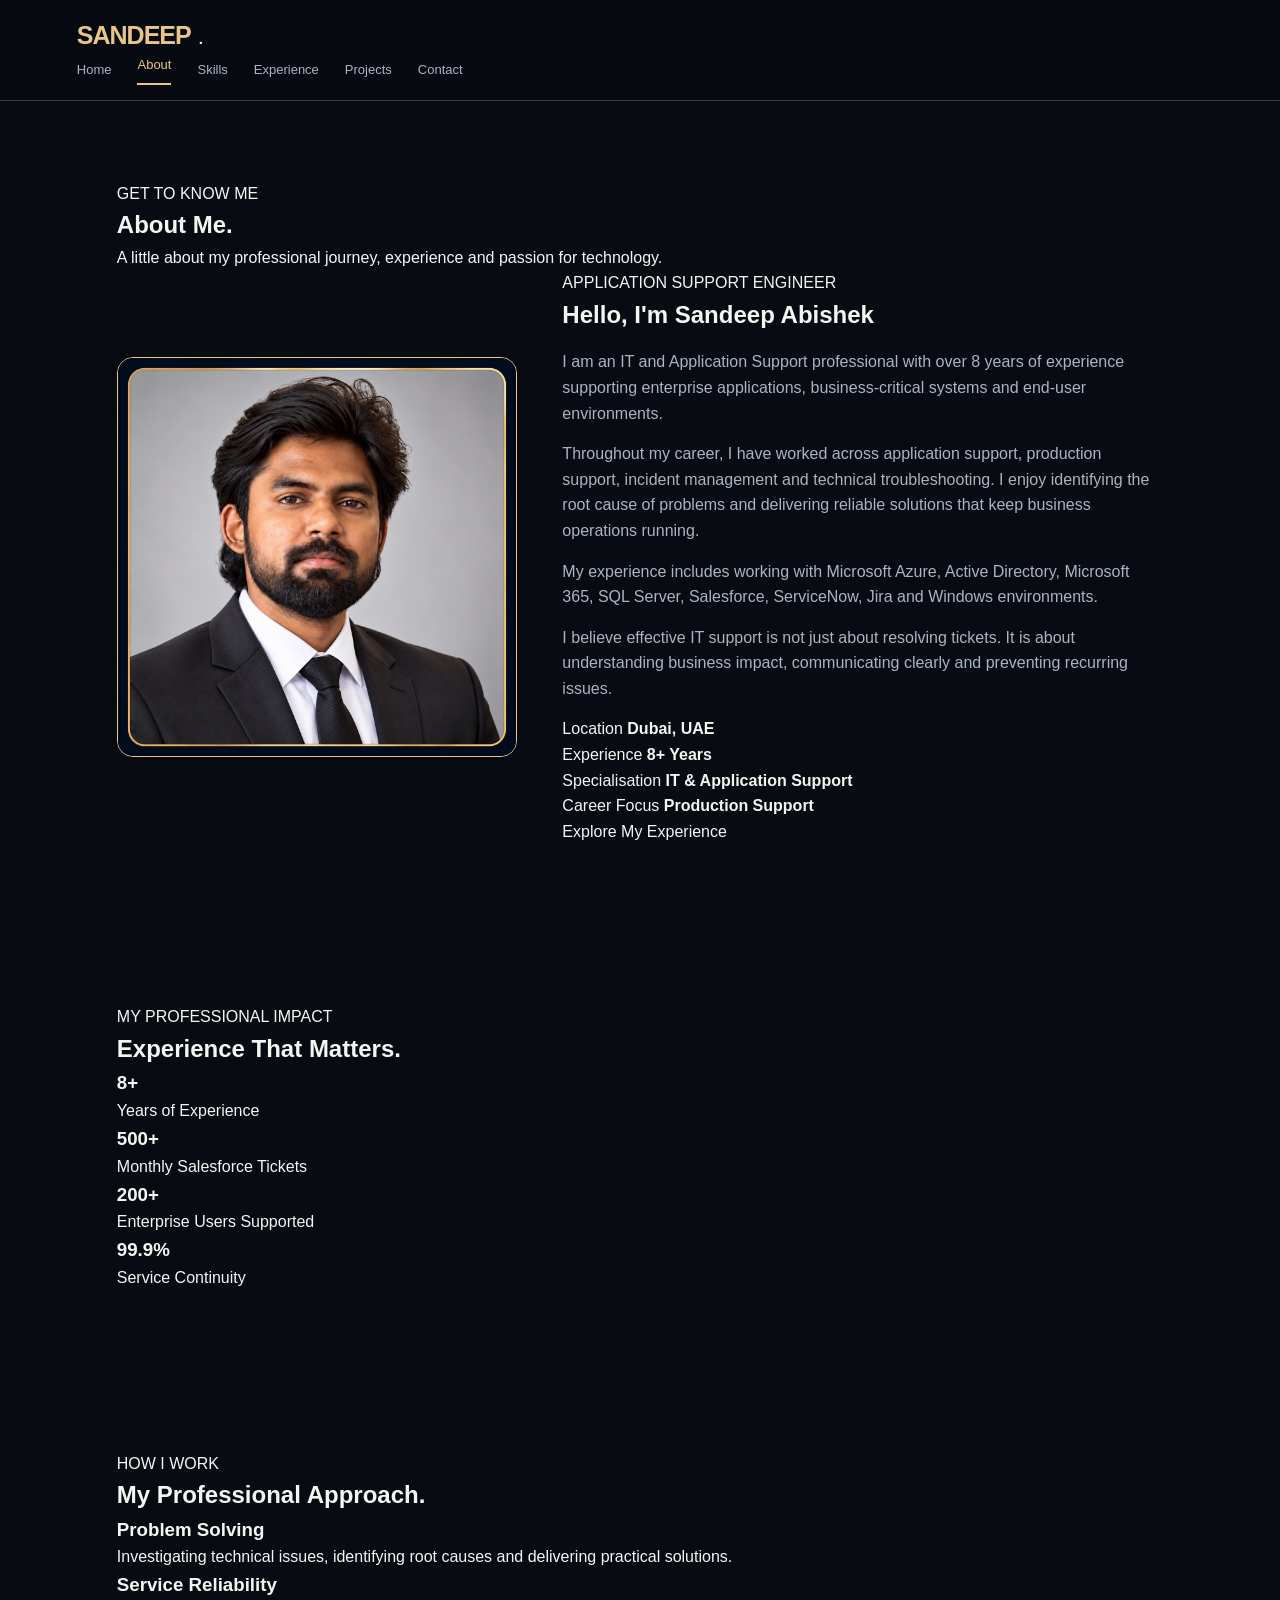
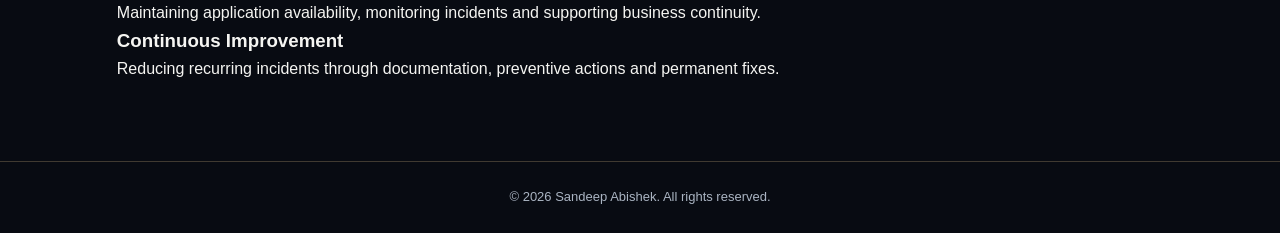
==== about.html @ bd5de7e0 "Create about.html" ====
<!DOCTYPE html>
<html lang="en">
<head>
    <meta charset="UTF-8">
    <meta name="viewport" content="width=device-width, initial-scale=1.0">

    <meta name="description" content="Learn more about Sandeep Abishek, an Application Support and IT Support Engineer based in Dubai, UAE.">

    <title>About Me | Sandeep Abishek</title>

    <link rel="stylesheet" href="css/style.css">
</head>

<body>

    <!-- HEADER -->
    <header class="header">
        <div class="container nav-container">

            <a href="index.html" class="logo">
                SANDEEP<span>.</span>
            </a>

            <button class="menu-toggle"
                    id="menuToggle"
                    aria-label="Toggle navigation"
                    aria-expanded="false">
                ☰
            </button>

            <nav class="navigation" id="navigation">
                <a href="index.html">Home</a>
                <a href="about.html" class="active">About</a>
                <a href="skills.html">Skills</a>
                <a href="experience.html">Experience</a>
                <a href="projects.html">Projects</a>
                <a href="contact.html">Contact</a>
            </nav>

        </div>
    </header>


    <!-- ABOUT HERO -->
    <main>

        <section class="page-section about">
            <div class="container">

                <div class="section-heading">
                    <span class="section-tag">GET TO KNOW ME</span>
                    <h1>About <span>Me.</span></h1>
                    <p>
                        A little about my professional journey,
                        experience and passion for technology.
                    </p>
                </div>


                <!-- ABOUT CONTENT -->
                <div class="about-grid">

                    <div class="about-image">
                        <img
                            src="assets/images/profile-portrait.jpg"
                            alt="Portrait of Sandeep Abishek"
                            loading="lazy">
                    </div>


                    <div class="about-content">

                        <span class="section-tag">
                            APPLICATION SUPPORT ENGINEER
                        </span>

                        <h2>
                            Hello, I'm Sandeep Abishek
                        </h2>

                        <p>
                            I am an IT and Application Support
                            professional with over 8 years of
                            experience supporting enterprise
                            applications, business-critical systems
                            and end-user environments.
                        </p>

                        <p>
                            Throughout my career, I have worked
                            across application support, production
                            support, incident management and
                            technical troubleshooting. I enjoy
                            identifying the root cause of problems
                            and delivering reliable solutions that
                            keep business operations running.
                        </p>

                        <p>
                            My experience includes working with
                            Microsoft Azure, Active Directory,
                            Microsoft 365, SQL Server, Salesforce,
                            ServiceNow, Jira and Windows
                            environments.
                        </p>

                        <p>
                            I believe effective IT support is not
                            just about resolving tickets. It is
                            about understanding business impact,
                            communicating clearly and preventing
                            recurring issues.
                        </p>

                        <div class="about-details">

                            <div>
                                <span>Location</span>
                                <strong>Dubai, UAE</strong>
                            </div>

                            <div>
                                <span>Experience</span>
                                <strong>8+ Years</strong>
                            </div>

                            <div>
                                <span>Specialisation</span>
                                <strong>IT & Application Support</strong>
                            </div>

                            <div>
                                <span>Career Focus</span>
                                <strong>Production Support</strong>
                            </div>

                        </div>

                        <a href="experience.html" class="btn btn-primary">
                            Explore My Experience
                        </a>

                    </div>

                </div>

            </div>
        </section>


        <!-- PROFESSIONAL HIGHLIGHTS -->
        <section class="page-section">
            <div class="container">

                <div class="section-heading">
                    <span class="section-tag">MY PROFESSIONAL IMPACT</span>
                    <h2>Experience That <span>Matters.</span></h2>
                </div>

                <div class="stats-grid">

                    <div class="stat-card">
                        <h3>8+</h3>
                        <p>Years of Experience</p>
                    </div>

                    <div class="stat-card">
                        <h3>500+</h3>
                        <p>Monthly Salesforce Tickets</p>
                    </div>

                    <div class="stat-card">
                        <h3>200+</h3>
                        <p>Enterprise Users Supported</p>
                    </div>

                    <div class="stat-card">
                        <h3>99.9%</h3>
                        <p>Service Continuity</p>
                    </div>

                </div>

            </div>
        </section>


        <!-- PROFESSIONAL APPROACH -->
        <section class="page-section">
            <div class="container">

                <div class="section-heading">
                    <span class="section-tag">HOW I WORK</span>
                    <h2>My Professional <span>Approach.</span></h2>
                </div>

                <div class="cards-grid">

                    <div class="info-card">
                        <h3>Problem Solving</h3>
                        <p>
                            Investigating technical issues,
                            identifying root causes and delivering
                            practical solutions.
                        </p>
                    </div>

                    <div class="info-card">
                        <h3>Service Reliability</h3>
                        <p>
                            Maintaining application availability,
                            monitoring incidents and supporting
                            business continuity.
                        </p>
                    </div>

                    <div class="info-card">
                        <h3>Continuous Improvement</h3>
                        <p>
                            Reducing recurring incidents through
                            documentation, preventive actions
                            and permanent fixes.
                        </p>
                    </div>

                </div>

            </div>
        </section>

    </main>


    <!-- FOOTER -->
    <footer class="footer">
        <div class="container">
            <p>
                © <span id="currentYear"></span>
                Sandeep Abishek. All rights reserved.
            </p>
        </div>
    </footer>


    <script src="js/script.js"></script>

</body>
</html>
---- css/style.css ----
/* =========================================
   SANDEEP ABISHEK - PREMIUM PORTFOLIO
   Theme: Obsidian / Midnight / Champagne
   ========================================= */

/* 1. GLOBAL SETTINGS */

:root {
  --bg: #080b12;
  --bg-light: #101722;
  --card: #111c2a;
  --gold: #e8c58a;
  --blue: #38aaff;
  --white: #f5f5f2;
  --muted: #aab4c2;
  --border: rgba(232, 197, 138, 0.25);
  --font: Arial, Helvetica, sans-serif;
}

* {
  margin: 0;
  padding: 0;
  box-sizing: border-box;
}

html {
  scroll-behavior: smooth;
}

body {
  background: var(--bg);
  color: var(--white);
  font-family: var(--font);
  line-height: 1.6;
  overflow-x: hidden;
  -webkit-font-smoothing: antialiased;
}

a {
  color: inherit;
  text-decoration: none;
}

button {
  font: inherit;
}

img {
  display: block;
  max-width: 100%;
}

/* 2. HEADER AND NAVIGATION */

.header {
  width: 100%;
  min-height: 76px;
  padding: 15px 6%;
  display: flex;
  align-items: center;
  justify-content: space-between;
  gap: 20px;
  background: rgba(8, 11, 18, 0.94);
  border-bottom: 1px solid var(--border);
  position: sticky;
  top: 0;
  z-index: 1000;
  backdrop-filter: blur(18px);
  -webkit-backdrop-filter: blur(18px);
}

.logo {
  font-size: 25px;
  font-weight: 800;
  color: var(--gold);
  white-space: nowrap;
  letter-spacing: -1px;
}

.logo span {
  color: var(--white);
  font-size: 15px;
  letter-spacing: 0;
  margin-left: 8px;
}

.navigation {
  display: flex;
  align-items: center;
  gap: 26px;
}

.navigation a {
  font-size: 13px;
  color: var(--muted);
  transition: 0.3s ease;
}

.navigation a:hover,
.navigation a.active {
  color: var(--gold);
}

.navigation a.active {
  border-bottom: 2px solid var(--gold);
  padding-bottom: 7px;
}

.navigation .resume-btn {
  border: 1px solid var(--gold);
  padding: 9px 16px;
  border-radius: 30px;
  color: var(--gold);
}

.navigation .resume-btn:hover {
  background: var(--gold);
  color: var(--bg);
}

.menu-toggle {
  display: none;
  background: transparent;
  color: var(--white);
  border: 1px solid var(--border);
  border-radius: 8px;
  padding: 8px 12px;
  font-size: 22px;
  cursor: pointer;
}

/* 3. HOME HERO SECTION */

.hero {
  min-height: 620px;
  padding: 75px 7%;
  display: grid;
  grid-template-columns: 1.2fr 0.8fr;
  align-items: center;
  gap: 45px;
  position: relative;
  overflow: hidden;
  background:
    radial-gradient(
      ellipse at 80% 50%,
      rgba(15, 91, 150, 0.22),
      transparent 55%
    ),
    linear-gradient(120deg, #080b12, #101a29);
}

.hero-content {
  position: relative;
  z-index: 2;
}

.eyebrow {
  color: var(--gold);
  font-size: 12px;
  letter-spacing: 3px;
  font-weight: 700;
  margin-bottom: 22px;
}

.hero h1 {
  max-width: 720px;
  font-size: clamp(38px, 5vw, 64px);
  line-height: 1.12;
  font-weight: 800;
  letter-spacing: -2px;
  margin-bottom: 20px;
}

.hero h1 span {
  color: var(--gold);
}

.hero h2 {
  font-size: 20px;
  margin-bottom: 12px;
}

.hero-description {
  max-width: 560px;
  color: var(--muted);
  font-size: 16px;
  margin-bottom: 20px;
}

.location {
  color: var(--muted);
  font-size: 14px;
  margin-bottom: 8px;
}

.availability {
  color: #59d99b;
  font-size: 14px;
  margin-bottom: 25px;
}

.hero-actions {
  display: flex;
  flex-wrap: wrap;
  gap: 14px;
  margin-top: 25px;
}

.primary-btn,
.secondary-btn {
  display: inline-flex;
  align-items: center;
  justify-content: center;
  padding: 13px 23px;
  border-radius: 30px;
  font-size: 14px;
  font-weight: 700;
  transition: 0.3s ease;
}

.primary-btn {
  background: linear-gradient(120deg, #f1d49f, #d5a85c);
  color: #10131a;
}

.secondary-btn {
  border: 1px solid var(--gold);
  color: var(--gold);
}

.primary-btn:hover,
.secondary-btn:hover {
  transform: translateY(-3px);
  box-shadow: 0 8px 25px rgba(232, 197, 138, 0.2);
}

/* 4. PROFILE PHOTOGRAPH */

.hero-image {
  display: flex;
  justify-content: center;
  align-items: center;
  min-width: 0;
}

.hero-image img {
  width: 100%;
  max-width: 430px;
  max-height: 540px;
  object-fit: contain;
  object-position: center bottom;
  filter: drop-shadow(0 15px 35px rgba(0, 132, 255, 0.2));
  border-radius: 10px;
}

/* 5. STATISTICS */

.statistics {
  max-width: 1200px;
  margin: -10px auto 55px;
  padding: 25px;
  display: grid;
  grid-template-columns: repeat(4, 1fr);
  gap: 20px;
  background: linear-gradient(120deg, #111d2b, #0c131e);
  border: 1px solid var(--border);
  border-radius: 16px;
  position: relative;
  z-index: 3;
}

.stat {
  text-align: center;
  display: flex;
  flex-direction: column;
}

.stat strong {
  font-size: 29px;
  color: var(--gold);
  font-weight: 800;
}

.stat span {
  color: var(--muted);
  font-size: 12px;
}

/* 6. COMMON PAGE CONTAINER */

.page-section {
  max-width: 1200px;
  margin: auto;
  padding: 80px 6%;
}

.page-heading {
  font-size: clamp(32px, 4vw, 48px);
  margin-bottom: 12px;
  line-height: 1.2;
}

.page-heading span {
  color: var(--gold);
}

.section-description {
  color: var(--muted);
  max-width: 650px;
  margin-bottom: 35px;
}

/* 7. PREMIUM CARDS */

.card {
  background: linear-gradient(145deg, #142131, #0d141e);
  border: 1px solid rgba(75, 160, 220, 0.25);
  border-radius: 14px;
  padding: 25px;
  transition: 0.3s ease;
}

.card:hover {
  transform: translateY(-5px);
  border-color: var(--gold);
  box-shadow: 0 12px 30px rgba(0, 0, 0, 0.25);
}

/* 8. ABOUT PAGE */

.about-grid {
  display: grid;
  grid-template-columns: 0.8fr 1.2fr;
  align-items: center;
  gap: 45px;
}

.about-image img {
  width: 100%;
  max-width: 400px;
  border: 1px solid var(--gold);
  border-radius: 16px;
}

.about-content p {
  color: var(--muted);
  margin: 15px 0;
}

.about-highlights {
  display: grid;
  grid-template-columns: repeat(2, 1fr);
  gap: 15px;
  margin-top: 25px;
}

/* 9. SKILLS PAGE */

.skills-grid {
  display: grid;
  grid-template-columns: repeat(3, 1fr);
  gap: 20px;
}

.skill-card h3 {
  color: var(--gold);
  font-size: 18px;
  margin: 12px 0;
}

.skill-card p {
  color: var(--muted);
  font-size: 14px;
}

.skill-icon {
  font-size: 28px;
  color: var(--blue);
}

/* 10. EXPERIENCE TIMELINE */

.timeline {
  position: relative;
  padding-left: 30px;
  border-left: 2px solid var(--gold);
}

.timeline-item {
  position: relative;
  margin-bottom: 25px;
}

.timeline-item::before {
  content: "";
  position: absolute;
  left: -39px;
  top: 25px;
  width: 14px;
  height: 14px;
  border-radius: 50%;
  background: var(--gold);
  box-shadow: 0 0 12px var(--gold);
}

.timeline-item h3 {
  color: var(--white);
  font-size: 19px;
}

.timeline-item .company {
  color: var(--gold);
  font-weight: 700;
}

.timeline-item .date {
  color: var(--blue);
  font-size: 13px;
  margin: 5px 0 12px;
}

.timeline-item ul {
  padding-left: 20px;
  color: var(--muted);
  font-size: 14px;
}

/* 11. PROJECTS PAGE */

.projects-grid {
  display: grid;
  grid-template-columns: repeat(2, 1fr);
  gap: 22px;
}

.project-card h3 {
  color: var(--gold);
  margin-bottom: 10px;
}

.project-card p {
  color: var(--muted);
  font-size: 14px;
}

/* 12. CONTACT PAGE */

.contact-grid {
  display: grid;
  grid-template-columns: 1fr 1fr;
  gap: 40px;
}

.contact-details p {
  color: var(--muted);
  margin: 18px 0;
  overflow-wrap: anywhere;
}

.contact-details a:hover {
  color: var(--gold);
}

.contact-form {
  display: flex;
  flex-direction: column;
  gap: 15px;
}

.contact-form input,
.contact-form textarea {
  width: 100%;
  background: #111d2b;
  border: 1px solid #344459;
  border-radius: 8px;
  padding: 14px;
  color: var(--white);
  font: inherit;
}

.contact-form textarea {
  min-height: 150px;
  resize: vertical;
}

.contact-form button {
  border: none;
  cursor: pointer;
}

/* 13. FOOTER */

footer {
  text-align: center;
  padding: 25px 15px;
  border-top: 1px solid var(--border);
  color: var(--muted);
  font-size: 13px;
}

/* 14. ANIMATIONS */

@keyframes fadeUp {
  from {
    opacity: 0;
    transform: translateY(20px);
  }
  to {
    opacity: 1;
    transform: translateY(0);
  }
}

.hero-content,
.hero-image {
  animation: fadeUp 0.8s ease both;
}

@media (prefers-reduced-motion: reduce) {
  *,
  *::before,
  *::after {
    scroll-behavior: auto !important;
    animation-duration: 0.01ms !important;
    animation-iteration-count: 1 !important;
    transition-duration: 0.01ms !important;
  }
}

/* 15. TABLET RESPONSIVENESS */

@media (max-width: 900px) {
  .header {
    padding: 15px 4%;
  }

  .navigation {
    gap: 14px;
  }

  .hero {
    padding: 55px 5%;
    gap: 20px;
  }

  .skills-grid {
    grid-template-columns: repeat(2, 1fr);
  }

  .statistics {
    margin: 15px;
  }
}

/* 16. MOBILE RESPONSIVENESS */

@media (max-width: 650px) {

  .header {
    min-height: 68px;
    padding: 12px 5%;
  }

  .logo {
    font-size: 22px;
  }

  .logo span {
    font-size: 13px;
  }

  .menu-toggle {
    display: block;
  }

  .navigation {
    display: none;
    position: absolute;
    top: 100%;
    left: 0;
    width: 100%;
    padding: 22px;
    background: #0c131e;
    border-bottom: 1px solid var(--border);
    flex-direction: column;
    align-items: stretch;
    gap: 18px;
  }

  .navigation.open {
    display: flex;
  }

  .navigation a {
    font-size: 15px;
    padding: 8px;
  }

  .navigation .resume-btn {
    text-align: center;
  }

  .hero {
    grid-template-columns: 1fr;
    padding: 45px 6% 30px;
    gap: 30px;
    text-align: left;
  }

  .hero h1 {
    font-size: 39px;
    letter-spacing: -1.3px;
  }

  .hero-description {
    font-size: 14px;
  }

  .hero-image img {
    max-width: 340px;
    max-height: 420px;
  }

  .hero-actions {
    gap: 10px;
  }

  .primary-btn,
  .secondary-btn {
    padding: 12px 17px;
    font-size: 12px;
  }

  .statistics {
    grid-template-columns: repeat(2, 1fr);
    gap: 20px;
    margin: 15px;
    padding: 20px 10px;
  }

  .stat strong {
    font-size: 25px;
  }

  .page-section {
    padding: 55px 6%;
  }

  .about-grid,
  .contact-grid {
    grid-template-columns: 1fr;
    gap: 25px;
  }

  .about-image img {
    max-width: 300px;
    margin: auto;
  }

  .about-highlights,
  .skills-grid,
  .projects-grid {
    grid-template-columns: 1fr;
  }

  .card {
    padding: 20px;
  }

  .timeline {
    padding-left: 23px;
  }

  .timeline-item::before {
    left: -32px;
  }
}

/* 17. SMALL MOBILE DEVICES */

@media (max-width: 380px) {
  .hero h1 {
    font-size: 33px;
  }

  .logo span {
    font-size: 11px;
  }

  .hero-actions {
    flex-direction: column;
    align-items: stretch;
  }

  .statistics {
    gap: 12px;
  }
}
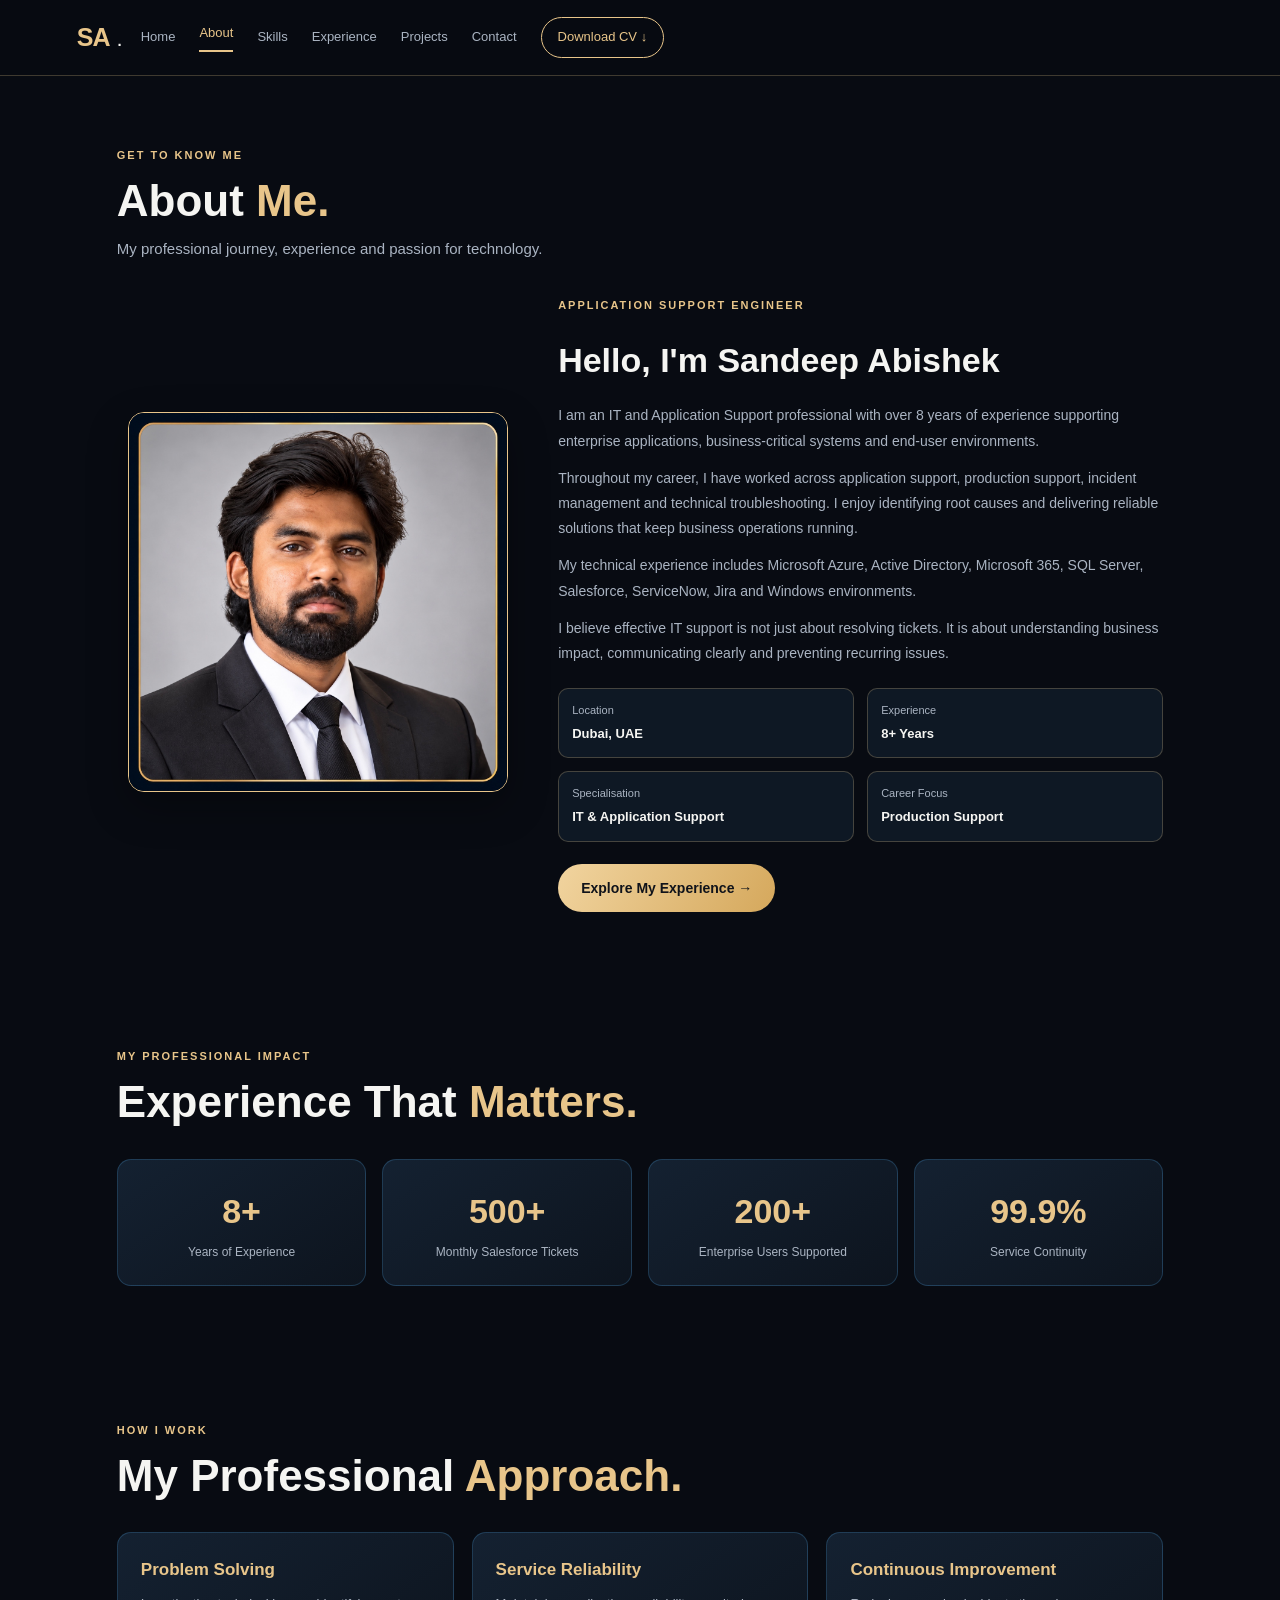
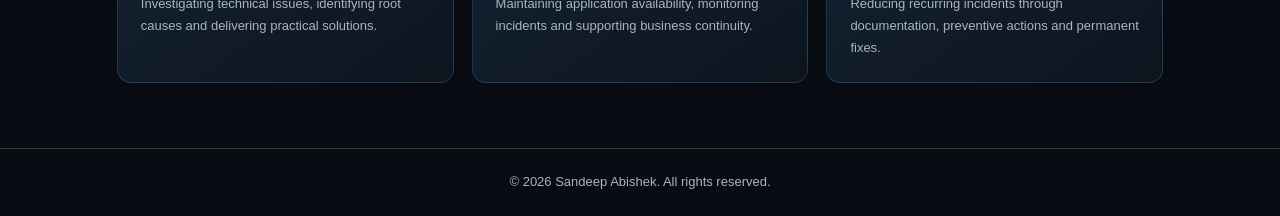
==== commit 456e778d: "Update about.html" ====
--- a/about.html
+++ b/about.html
@@ -1,248 +1,210 @@
 <!DOCTYPE html>
 <html lang="en">
 <head>
-    <meta charset="UTF-8">
-    <meta name="viewport" content="width=device-width, initial-scale=1.0">
-
-    <meta name="description" content="Learn more about Sandeep Abishek, an Application Support and IT Support Engineer based in Dubai, UAE.">
-
-    <title>About Me | Sandeep Abishek</title>
-
-    <link rel="stylesheet" href="css/style.css">
+  <meta charset="UTF-8">
+  <meta name="viewport" content="width=device-width, initial-scale=1.0">
+  <meta name="theme-color" content="#080b12">
+  <meta name="author" content="Sandeep Abishek">
+  <meta name="description" content="About Sandeep Abishek, IT and Application Support professional with 8+ years of experience in Dubai, UAE.">
+  <title>About Me | Sandeep Abishek</title>
+  <link rel="stylesheet" href="css/style.css?v=3">
 </head>
 
 <body>
 
-    <!-- HEADER -->
-    <header class="header">
-        <div class="container nav-container">
-
-            <a href="index.html" class="logo">
-                SANDEEP<span>.</span>
+  <header class="header">
+    <div class="nav-container">
+      <a href="index.html" class="logo" aria-label="Sandeep Abishek Home">
+        SA<span>.</span>
+      </a>
+
+      <button class="menu-toggle" id="menuToggle"
+        type="button" aria-label="Toggle navigation"
+        aria-expanded="false" aria-controls="navigation">
+        ☰
+      </button>
+
+      <nav class="navigation" id="navigation" aria-label="Main navigation">
+        <a href="index.html">Home</a>
+        <a href="about.html" class="active">About</a>
+        <a href="skills.html">Skills</a>
+        <a href="experience.html">Experience</a>
+        <a href="projects.html">Projects</a>
+        <a href="contact.html">Contact</a>
+        <a href="Sandeep-Abishek-CV.pdf" class="resume-btn"
+          download="Sandeep-Abishek-CV.pdf">Download CV ↓</a>
+      </nav>
+    </div>
+  </header>
+
+  <main>
+
+    <!-- ABOUT INTRODUCTION -->
+    <section class="page-section about">
+      <div class="container">
+
+        <div class="section-heading">
+          <span class="section-tag">GET TO KNOW ME</span>
+          <h1>About <span>Me.</span></h1>
+          <p>My professional journey, experience and passion for technology.</p>
+        </div>
+
+        <div class="about-grid">
+
+          <div class="about-image">
+            <img src="assets/images/profile-portrait.jpg"
+              alt="Portrait of Sandeep Abishek"
+              loading="lazy">
+          </div>
+
+          <div class="about-content">
+            <span class="section-tag">APPLICATION SUPPORT ENGINEER</span>
+
+            <h2>Hello, I'm Sandeep Abishek</h2>
+
+            <p>
+              I am an IT and Application Support professional with
+              over 8 years of experience supporting enterprise
+              applications, business-critical systems and
+              end-user environments.
+            </p>
+
+            <p>
+              Throughout my career, I have worked across application
+              support, production support, incident management and
+              technical troubleshooting. I enjoy identifying root
+              causes and delivering reliable solutions that keep
+              business operations running.
+            </p>
+
+            <p>
+              My technical experience includes Microsoft Azure,
+              Active Directory, Microsoft 365, SQL Server,
+              Salesforce, ServiceNow, Jira and Windows environments.
+            </p>
+
+            <p>
+              I believe effective IT support is not just about
+              resolving tickets. It is about understanding business
+              impact, communicating clearly and preventing
+              recurring issues.
+            </p>
+
+            <div class="about-details">
+              <div>
+                <span>Location</span>
+                <strong>Dubai, UAE</strong>
+              </div>
+
+              <div>
+                <span>Experience</span>
+                <strong>8+ Years</strong>
+              </div>
+
+              <div>
+                <span>Specialisation</span>
+                <strong>IT &amp; Application Support</strong>
+              </div>
+
+              <div>
+                <span>Career Focus</span>
+                <strong>Production Support</strong>
+              </div>
+            </div>
+
+            <a href="experience.html" class="btn btn-primary">
+              Explore My Experience →
             </a>
-
-            <button class="menu-toggle"
-                    id="menuToggle"
-                    aria-label="Toggle navigation"
-                    aria-expanded="false">
-                ☰
-            </button>
-
-            <nav class="navigation" id="navigation">
-                <a href="index.html">Home</a>
-                <a href="about.html" class="active">About</a>
-                <a href="skills.html">Skills</a>
-                <a href="experience.html">Experience</a>
-                <a href="projects.html">Projects</a>
-                <a href="contact.html">Contact</a>
-            </nav>
-
-        </div>
-    </header>
-
-
-    <!-- ABOUT HERO -->
-    <main>
-
-        <section class="page-section about">
-            <div class="container">
-
-                <div class="section-heading">
-                    <span class="section-tag">GET TO KNOW ME</span>
-                    <h1>About <span>Me.</span></h1>
-                    <p>
-                        A little about my professional journey,
-                        experience and passion for technology.
-                    </p>
-                </div>
-
-
-                <!-- ABOUT CONTENT -->
-                <div class="about-grid">
-
-                    <div class="about-image">
-                        <img
-                            src="assets/images/profile-portrait.jpg"
-                            alt="Portrait of Sandeep Abishek"
-                            loading="lazy">
-                    </div>
-
-
-                    <div class="about-content">
-
-                        <span class="section-tag">
-                            APPLICATION SUPPORT ENGINEER
-                        </span>
-
-                        <h2>
-                            Hello, I'm Sandeep Abishek
-                        </h2>
-
-                        <p>
-                            I am an IT and Application Support
-                            professional with over 8 years of
-                            experience supporting enterprise
-                            applications, business-critical systems
-                            and end-user environments.
-                        </p>
-
-                        <p>
-                            Throughout my career, I have worked
-                            across application support, production
-                            support, incident management and
-                            technical troubleshooting. I enjoy
-                            identifying the root cause of problems
-                            and delivering reliable solutions that
-                            keep business operations running.
-                        </p>
-
-                        <p>
-                            My experience includes working with
-                            Microsoft Azure, Active Directory,
-                            Microsoft 365, SQL Server, Salesforce,
-                            ServiceNow, Jira and Windows
-                            environments.
-                        </p>
-
-                        <p>
-                            I believe effective IT support is not
-                            just about resolving tickets. It is
-                            about understanding business impact,
-                            communicating clearly and preventing
-                            recurring issues.
-                        </p>
-
-                        <div class="about-details">
-
-                            <div>
-                                <span>Location</span>
-                                <strong>Dubai, UAE</strong>
-                            </div>
-
-                            <div>
-                                <span>Experience</span>
-                                <strong>8+ Years</strong>
-                            </div>
-
-                            <div>
-                                <span>Specialisation</span>
-                                <strong>IT & Application Support</strong>
-                            </div>
-
-                            <div>
-                                <span>Career Focus</span>
-                                <strong>Production Support</strong>
-                            </div>
-
-                        </div>
-
-                        <a href="experience.html" class="btn btn-primary">
-                            Explore My Experience
-                        </a>
-
-                    </div>
-
-                </div>
-
-            </div>
-        </section>
-
-
-        <!-- PROFESSIONAL HIGHLIGHTS -->
-        <section class="page-section">
-            <div class="container">
-
-                <div class="section-heading">
-                    <span class="section-tag">MY PROFESSIONAL IMPACT</span>
-                    <h2>Experience That <span>Matters.</span></h2>
-                </div>
-
-                <div class="stats-grid">
-
-                    <div class="stat-card">
-                        <h3>8+</h3>
-                        <p>Years of Experience</p>
-                    </div>
-
-                    <div class="stat-card">
-                        <h3>500+</h3>
-                        <p>Monthly Salesforce Tickets</p>
-                    </div>
-
-                    <div class="stat-card">
-                        <h3>200+</h3>
-                        <p>Enterprise Users Supported</p>
-                    </div>
-
-                    <div class="stat-card">
-                        <h3>99.9%</h3>
-                        <p>Service Continuity</p>
-                    </div>
-
-                </div>
-
-            </div>
-        </section>
-
-
-        <!-- PROFESSIONAL APPROACH -->
-        <section class="page-section">
-            <div class="container">
-
-                <div class="section-heading">
-                    <span class="section-tag">HOW I WORK</span>
-                    <h2>My Professional <span>Approach.</span></h2>
-                </div>
-
-                <div class="cards-grid">
-
-                    <div class="info-card">
-                        <h3>Problem Solving</h3>
-                        <p>
-                            Investigating technical issues,
-                            identifying root causes and delivering
-                            practical solutions.
-                        </p>
-                    </div>
-
-                    <div class="info-card">
-                        <h3>Service Reliability</h3>
-                        <p>
-                            Maintaining application availability,
-                            monitoring incidents and supporting
-                            business continuity.
-                        </p>
-                    </div>
-
-                    <div class="info-card">
-                        <h3>Continuous Improvement</h3>
-                        <p>
-                            Reducing recurring incidents through
-                            documentation, preventive actions
-                            and permanent fixes.
-                        </p>
-                    </div>
-
-                </div>
-
-            </div>
-        </section>
-
-    </main>
-
-
-    <!-- FOOTER -->
-    <footer class="footer">
-        <div class="container">
-            <p>
-                © <span id="currentYear"></span>
-                Sandeep Abishek. All rights reserved.
-            </p>
-        </div>
-    </footer>
-
-
-    <script src="js/script.js"></script>
-
+          </div>
+
+        </div>
+      </div>
+    </section>
+
+    <!-- PROFESSIONAL STATISTICS -->
+    <section class="page-section compact-section">
+      <div class="container">
+
+        <div class="section-heading">
+          <span class="section-tag">MY PROFESSIONAL IMPACT</span>
+          <h2>Experience That <span>Matters.</span></h2>
+        </div>
+
+        <div class="stats-grid">
+          <div class="stat-card">
+            <h3>8+</h3>
+            <p>Years of Experience</p>
+          </div>
+
+          <div class="stat-card">
+            <h3>500+</h3>
+            <p>Monthly Salesforce Tickets</p>
+          </div>
+
+          <div class="stat-card">
+            <h3>200+</h3>
+            <p>Enterprise Users Supported</p>
+          </div>
+
+          <div class="stat-card">
+            <h3>99.9%</h3>
+            <p>Service Continuity</p>
+          </div>
+        </div>
+
+      </div>
+    </section>
+
+    <!-- PROFESSIONAL APPROACH -->
+    <section class="page-section compact-section">
+      <div class="container">
+
+        <div class="section-heading">
+          <span class="section-tag">HOW I WORK</span>
+          <h2>My Professional <span>Approach.</span></h2>
+        </div>
+
+        <div class="cards-grid">
+
+          <div class="info-card">
+            <h3>Problem Solving</h3>
+            <p>
+              Investigating technical issues, identifying root
+              causes and delivering practical solutions.
+            </p>
+          </div>
+
+          <div class="info-card">
+            <h3>Service Reliability</h3>
+            <p>
+              Maintaining application availability, monitoring
+              incidents and supporting business continuity.
+            </p>
+          </div>
+
+          <div class="info-card">
+            <h3>Continuous Improvement</h3>
+            <p>
+              Reducing recurring incidents through documentation,
+              preventive actions and permanent fixes.
+            </p>
+          </div>
+
+        </div>
+      </div>
+    </section>
+
+  </main>
+
+  <footer class="footer">
+    <div class="container">
+      <p>
+        © <span id="currentYear">2026</span>
+        Sandeep Abishek. All rights reserved.
+      </p>
+    </div>
+  </footer>
+
+  <script src="js/script.js"></script>
 </body>
 </html>
--- a/css/style.css
+++ b/css/style.css
@@ -1,7 +1,8 @@
-/* =========================================
+/* ==================================================
    SANDEEP ABISHEK - PREMIUM PORTFOLIO
-   Theme: Obsidian / Midnight / Champagne
-   ========================================= */
+   Theme: OBSIDIAN / MIDNIGHT / CHAMPAGNE
+   Responsive: iOS / Android / Tablet / Windows / Mac
+   ================================================== */
 
 /* 1. GLOBAL SETTINGS */
 
@@ -50,17 +51,21 @@
   max-width: 100%;
 }
 
+.container {
+  width: 100%;
+  max-width: 1200px;
+  margin: 0 auto;
+}
+
 /* 2. HEADER AND NAVIGATION */
 
 .header {
   width: 100%;
   min-height: 76px;
-  padding: 15px 6%;
+  padding: 12px 6%;
   display: flex;
   align-items: center;
-  justify-content: space-between;
-  gap: 20px;
-  background: rgba(8, 11, 18, 0.94);
+  background: rgba(8, 11, 18, 0.96);
   border-bottom: 1px solid var(--border);
   position: sticky;
   top: 0;
@@ -69,6 +74,13 @@
   -webkit-backdrop-filter: blur(18px);
 }
 
+.nav-container {
+  display: flex;
+  align-items: center;
+  justify-content: space-between;
+  gap: 20px;
+}
+
 .logo {
   font-size: 25px;
   font-weight: 800;
@@ -80,14 +92,13 @@
 .logo span {
   color: var(--white);
   font-size: 15px;
-  letter-spacing: 0;
   margin-left: 8px;
 }
 
 .navigation {
   display: flex;
   align-items: center;
-  gap: 26px;
+  gap: 24px;
 }
 
 .navigation a {
@@ -129,7 +140,7 @@
   cursor: pointer;
 }
 
-/* 3. HOME HERO SECTION */
+/* 3. HOME HERO */
 
 .hero {
   min-height: 620px;
@@ -207,7 +218,8 @@
 }
 
 .primary-btn,
-.secondary-btn {
+.secondary-btn,
+.btn {
   display: inline-flex;
   align-items: center;
   justify-content: center;
@@ -218,7 +230,8 @@
   transition: 0.3s ease;
 }
 
-.primary-btn {
+.primary-btn,
+.btn-primary {
   background: linear-gradient(120deg, #f1d49f, #d5a85c);
   color: #10131a;
 }
@@ -229,7 +242,8 @@
 }
 
 .primary-btn:hover,
-.secondary-btn:hover {
+.secondary-btn:hover,
+.btn:hover {
   transform: translateY(-3px);
   box-shadow: 0 8px 25px rgba(232, 197, 138, 0.2);
 }
@@ -253,7 +267,7 @@
   border-radius: 10px;
 }
 
-/* 5. STATISTICS */
+/* 5. HOME STATISTICS */
 
 .statistics {
   max-width: 1200px;
@@ -286,12 +300,44 @@
   font-size: 12px;
 }
 
-/* 6. COMMON PAGE CONTAINER */
+/* 6. COMMON PAGE SECTIONS */
 
 .page-section {
+  width: 100%;
   max-width: 1200px;
-  margin: auto;
-  padding: 80px 6%;
+  margin: 0 auto;
+  padding: 65px 6%;
+}
+
+.section-heading {
+  margin-bottom: 30px;
+}
+
+.section-tag {
+  display: inline-block;
+  color: var(--gold);
+  font-size: 11px;
+  font-weight: 700;
+  letter-spacing: 2px;
+  margin-bottom: 10px;
+}
+
+.section-heading h1,
+.section-heading h2 {
+  font-size: clamp(30px, 4vw, 44px);
+  line-height: 1.2;
+  margin-bottom: 10px;
+}
+
+.section-heading h1 span,
+.section-heading h2 span {
+  color: var(--gold);
+}
+
+.section-heading p {
+  color: var(--muted);
+  max-width: 650px;
+  font-size: 15px;
 }
 
 .page-heading {
@@ -307,21 +353,25 @@
 .section-description {
   color: var(--muted);
   max-width: 650px;
-  margin-bottom: 35px;
-}
-
-/* 7. PREMIUM CARDS */
-
-.card {
+  margin-bottom: 30px;
+}
+
+/* 7. GENERAL CARDS */
+
+.card,
+.info-card,
+.stat-card {
   background: linear-gradient(145deg, #142131, #0d141e);
   border: 1px solid rgba(75, 160, 220, 0.25);
   border-radius: 14px;
-  padding: 25px;
+  padding: 23px;
   transition: 0.3s ease;
 }
 
-.card:hover {
-  transform: translateY(-5px);
+.card:hover,
+.info-card:hover,
+.stat-card:hover {
+  transform: translateY(-4px);
   border-color: var(--gold);
   box-shadow: 0 12px 30px rgba(0, 0, 0, 0.25);
 }
@@ -332,19 +382,65 @@
   display: grid;
   grid-template-columns: 0.8fr 1.2fr;
   align-items: center;
-  gap: 45px;
+  gap: 38px;
+}
+
+.about-image {
+  display: flex;
+  justify-content: center;
+  align-items: center;
 }
 
 .about-image img {
   width: 100%;
-  max-width: 400px;
+  max-width: 380px;
+  max-height: 500px;
+  object-fit: cover;
+  object-position: center;
   border: 1px solid var(--gold);
   border-radius: 16px;
+  box-shadow: 0 15px 40px rgba(0, 0, 0, 0.3);
+}
+
+.about-content h2 {
+  font-size: clamp(24px, 3vw, 34px);
+  margin: 8px 0 16px;
 }
 
 .about-content p {
   color: var(--muted);
-  margin: 15px 0;
+  font-size: 14px;
+  line-height: 1.8;
+  margin: 12px 0;
+}
+
+.about-details {
+  display: grid;
+  grid-template-columns: repeat(2, minmax(0, 1fr));
+  gap: 13px;
+  margin: 22px 0;
+}
+
+.about-details div {
+  padding: 13px;
+  background: rgba(17, 28, 42, 0.8);
+  border: 1px solid var(--border);
+  border-radius: 10px;
+  min-width: 0;
+}
+
+.about-details span {
+  display: block;
+  color: var(--muted);
+  font-size: 11px;
+  margin-bottom: 4px;
+}
+
+.about-details strong {
+  display: block;
+  color: var(--white);
+  font-size: 13px;
+  overflow-wrap: anywhere;
 }
 
 .about-highlights {
@@ -354,7 +450,52 @@
   margin-top: 25px;
 }
 
-/* 9. SKILLS PAGE */
+/* 9. ABOUT PAGE STATISTICS */
+
+.stats-grid {
+  display: grid;
+  grid-template-columns: repeat(4, minmax(0, 1fr));
+  gap: 16px;
+}
+
+.stat-card {
+  text-align: center;
+  padding: 24px 15px;
+}
+
+.stat-card h3 {
+  color: var(--gold);
+  font-size: clamp(24px, 3vw, 34px);
+  margin-bottom: 5px;
+}
+
+.stat-card p {
+  color: var(--muted);
+  font-size: 12px;
+  line-height: 1.5;
+}
+
+/* 10. PROFESSIONAL APPROACH CARDS */
+
+.cards-grid {
+  display: grid;
+  grid-template-columns: repeat(3, minmax(0, 1fr));
+  gap: 18px;
+}
+
+.info-card h3 {
+  color: var(--gold);
+  font-size: 17px;
+  margin-bottom: 9px;
+}
+
+.info-card p {
+  color: var(--muted);
+  font-size: 13px;
+  line-height: 1.7;
+}
+
+/* 11. SKILLS PAGE */
 
 .skills-grid {
   display: grid;
@@ -378,7 +519,7 @@
   color: var(--blue);
 }
 
-/* 10. EXPERIENCE TIMELINE */
+/* 12. EXPERIENCE TIMELINE */
 
 .timeline {
   position: relative;
@@ -425,7 +566,7 @@
   font-size: 14px;
 }
 
-/* 11. PROJECTS PAGE */
+/* 13. PROJECTS PAGE */
 
 .projects-grid {
   display: grid;
@@ -443,17 +584,17 @@
   font-size: 14px;
 }
 
-/* 12. CONTACT PAGE */
+/* 14. CONTACT PAGE */
 
 .contact-grid {
   display: grid;
   grid-template-columns: 1fr 1fr;
-  gap: 40px;
+  gap: 35px;
 }
 
 .contact-details p {
   color: var(--muted);
-  margin: 18px 0;
+  margin: 15px 0;
   overflow-wrap: anywhere;
 }
 
@@ -488,17 +629,18 @@
   cursor: pointer;
 }
 
-/* 13. FOOTER */
-
-footer {
+/* 15. FOOTER */
+
+footer,
+.footer {
   text-align: center;
-  padding: 25px 15px;
+  padding: 23px 15px;
   border-top: 1px solid var(--border);
   color: var(--muted);
   font-size: 13px;
 }
 
-/* 14. ANIMATIONS */
+/* 16. ANIMATIONS */
 
 @keyframes fadeUp {
   from {
@@ -527,15 +669,20 @@
   }
 }
 
-/* 15. TABLET RESPONSIVENESS */
-
-@media (max-width: 900px) {
+/* 17. TABLET RESPONSIVENESS */
+
+@media (min-width: 651px) and (max-width: 950px) {
+
   .header {
-    padding: 15px 4%;
+    padding: 12px 4%;
   }
 
   .navigation {
-    gap: 14px;
+    gap: 12px;
+  }
+
+  .navigation a {
+    font-size: 12px;
   }
 
   .hero {
@@ -543,7 +690,12 @@
     gap: 20px;
   }
 
-  .skills-grid {
+  .about-grid {
+    gap: 25px;
+  }
+
+  .skills-grid,
+  .cards-grid {
     grid-template-columns: repeat(2, 1fr);
   }
 
@@ -552,13 +704,15 @@
   }
 }
 
-/* 16. MOBILE RESPONSIVENESS */
+/* 18. MOBILE RESPONSIVENESS */
 
 @media (max-width: 650px) {
 
+  /* Header */
+
   .header {
-    min-height: 68px;
-    padding: 12px 5%;
+    min-height: 66px;
+    padding: 10px 5%;
   }
 
   .logo {
@@ -579,12 +733,12 @@
     top: 100%;
     left: 0;
     width: 100%;
-    padding: 22px;
+    padding: 16px 6% 22px;
     background: #0c131e;
     border-bottom: 1px solid var(--border);
     flex-direction: column;
     align-items: stretch;
-    gap: 18px;
+    gap: 10px;
   }
 
   .navigation.open {
@@ -592,7 +746,7 @@
   }
 
   .navigation a {
-    font-size: 15px;
+    font-size: 14px;
     padding: 8px;
   }
 
@@ -600,10 +754,13 @@
     text-align: center;
   }
 
+  /* Home hero */
+
   .hero {
+    min-height: auto;
     grid-template-columns: 1fr;
-    padding: 45px 6% 30px;
-    gap: 30px;
+    padding: 42px 6% 30px;
+    gap: 25px;
     text-align: left;
   }
 
@@ -617,8 +774,8 @@
   }
 
   .hero-image img {
-    max-width: 340px;
-    max-height: 420px;
+    max-width: 320px;
+    max-height: 400px;
   }
 
   .hero-actions {
@@ -626,45 +783,135 @@
   }
 
   .primary-btn,
-  .secondary-btn {
+  .secondary-btn,
+  .btn {
     padding: 12px 17px;
     font-size: 12px;
   }
 
+  /* Home statistics */
+
   .statistics {
-    grid-template-columns: repeat(2, 1fr);
-    gap: 20px;
-    margin: 15px;
-    padding: 20px 10px;
+    grid-template-columns: repeat(2, minmax(0, 1fr));
+    gap: 16px;
+    margin: 12px 15px 25px;
+    padding: 18px 10px;
   }
 
   .stat strong {
     font-size: 25px;
   }
 
+  /* Common page sections */
+
   .page-section {
-    padding: 55px 6%;
-  }
-
-  .about-grid,
+    padding: 32px 6%;
+  }
+
+  .section-heading {
+    margin-bottom: 20px;
+  }
+
+  .section-heading h1,
+  .section-heading h2 {
+    font-size: 29px;
+    margin-bottom: 8px;
+  }
+
+  .section-heading p {
+    font-size: 13px;
+  }
+
+  /* About page */
+
+  .about-grid {
+    grid-template-columns: 1fr;
+    gap: 20px;
+  }
+
+  .about-image img {
+    width: 100%;
+    max-width: 270px;
+    max-height: 330px;
+    margin: 0 auto;
+  }
+
+  .about-content h2 {
+    font-size: 25px;
+    margin: 7px 0 12px;
+  }
+
+  .about-content p {
+    font-size: 13px;
+    line-height: 1.65;
+    margin: 9px 0;
+  }
+
+  .about-details {
+    grid-template-columns: repeat(2, minmax(0, 1fr));
+    gap: 10px;
+    margin: 16px 0;
+  }
+
+  .about-details div {
+    padding: 11px;
+  }
+
+  .about-details strong {
+    font-size: 12px;
+  }
+
+  /* About page statistics */
+
+  .stats-grid {
+    grid-template-columns: repeat(2, minmax(0, 1fr));
+    gap: 11px;
+  }
+
+  .stat-card {
+    padding: 16px 10px;
+  }
+
+  .stat-card h3 {
+    font-size: 25px;
+  }
+
+  .stat-card p {
+    font-size: 11px;
+  }
+
+  /* Professional approach */
+
+  .cards-grid {
+    grid-template-columns: 1fr;
+    gap: 11px;
+  }
+
+  .info-card {
+    padding: 17px;
+  }
+
+  .info-card h3 {
+    font-size: 15px;
+    margin-bottom: 5px;
+  }
+
+  .info-card p {
+    font-size: 12px;
+  }
+
+  /* Other pages */
+
+  .about-highlights,
+  .skills-grid,
+  .projects-grid,
   .contact-grid {
     grid-template-columns: 1fr;
-    gap: 25px;
-  }
-
-  .about-image img {
-    max-width: 300px;
-    margin: auto;
-  }
-
-  .about-highlights,
-  .skills-grid,
-  .projects-grid {
-    grid-template-columns: 1fr;
+    gap: 15px;
   }
 
   .card {
-    padding: 20px;
+    padding: 18px;
   }
 
   .timeline {
@@ -674,11 +921,18 @@
   .timeline-item::before {
     left: -32px;
   }
-}
-
-/* 17. SMALL MOBILE DEVICES */
+
+  footer,
+  .footer {
+    padding: 18px 12px;
+    font-size: 11px;
+  }
+}
+
+/* 19. SMALL MOBILE DEVICES */
 
 @media (max-width: 380px) {
+
   .hero h1 {
     font-size: 33px;
   }
@@ -695,4 +949,23 @@
   .statistics {
     gap: 12px;
   }
-}
+
+  .about-details {
+    grid-template-columns: 1fr;
+  }
+
+  .section-heading h1,
+  .section-heading h2 {
+    font-size: 26px;
+  }
+}
+
+/* 20. KEYBOARD ACCESSIBILITY */
+
+a:focus-visible,
+button:focus-visible,
+input:focus-visible,
+textarea:focus-visible {
+  outline: 2px solid var(--gold);
+  outline-offset: 4px;
+}
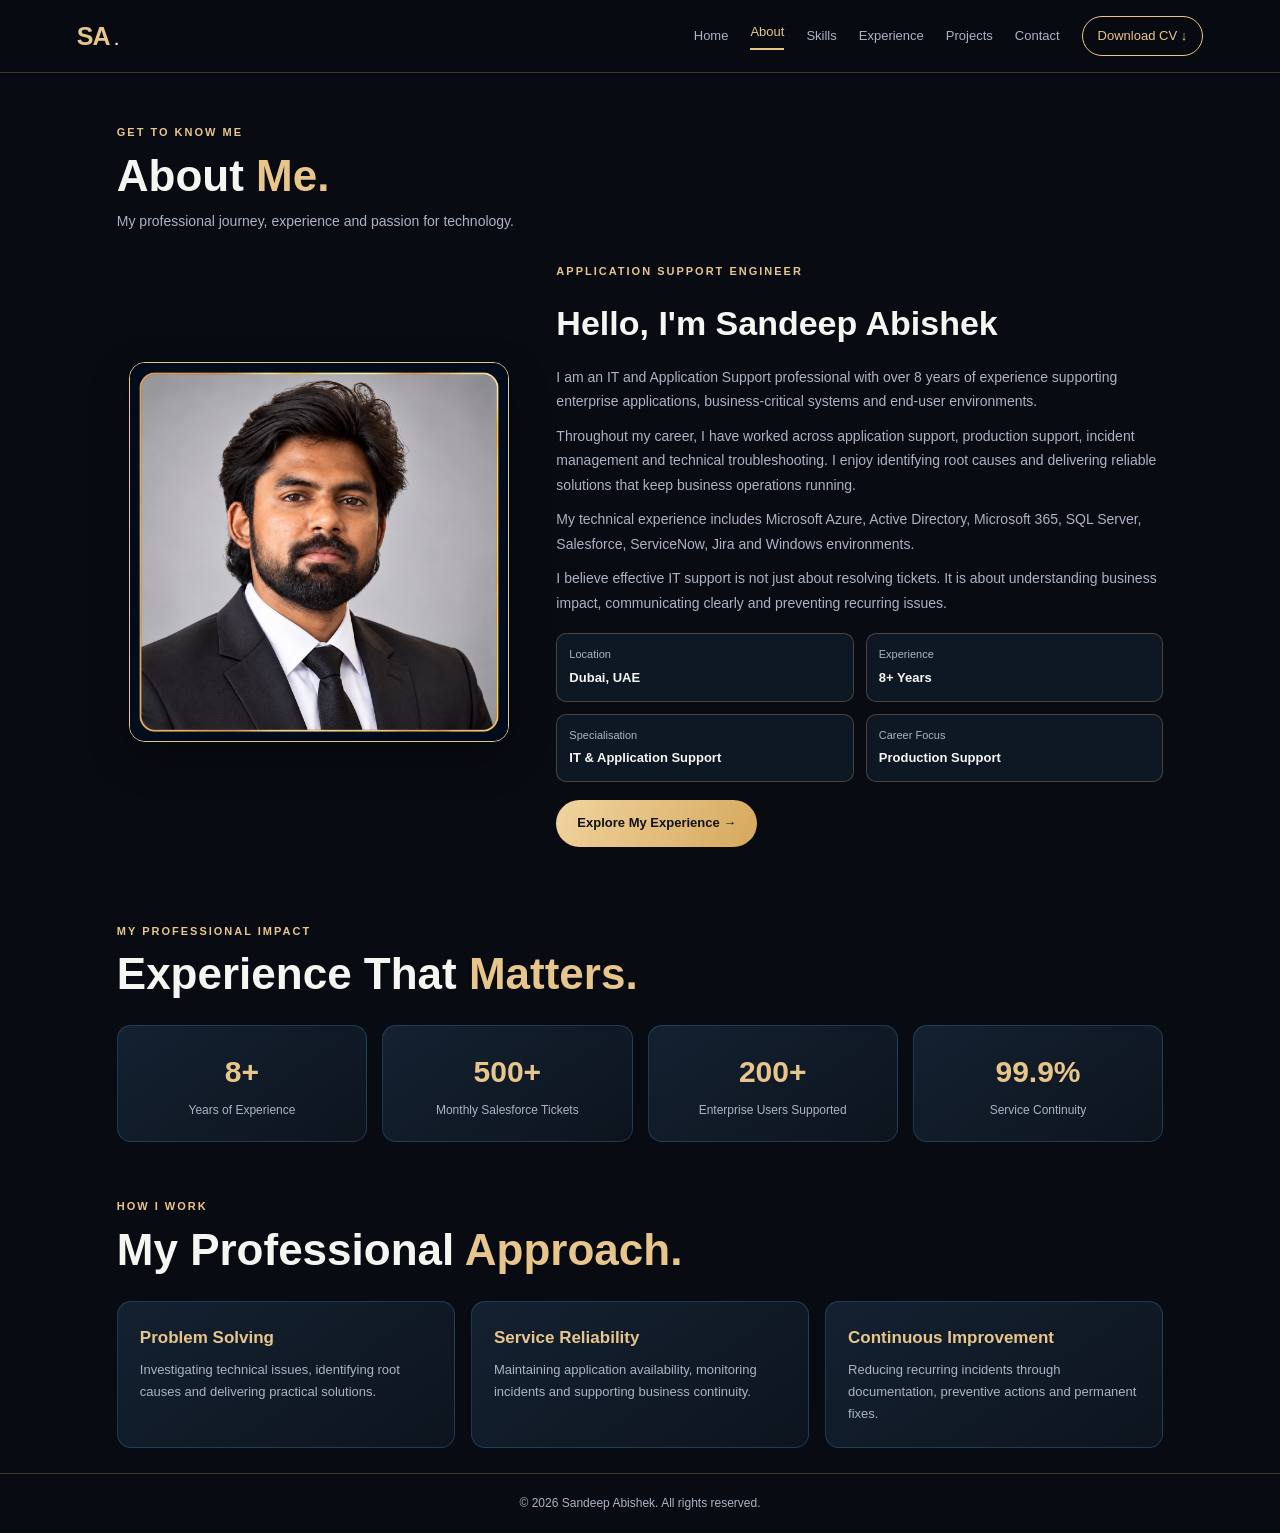
==== commit 3594f469: "Update about.html" ====
--- a/about.html
+++ b/about.html
@@ -1,3 +1,4 @@
+
 <!DOCTYPE html>
 <html lang="en">
 <head>
--- a/css/style.css
+++ b/css/style.css
@@ -1,10 +1,8 @@
+
 /* ==================================================
    SANDEEP ABISHEK - PREMIUM PORTFOLIO
-   Theme: OBSIDIAN / MIDNIGHT / CHAMPAGNE
-   Responsive: iOS / Android / Tablet / Windows / Mac
+   OBSIDIAN / MIDNIGHT / CHAMPAGNE
    ================================================== */
-
-/* 1. GLOBAL SETTINGS */
 
 :root {
   --bg: #080b12;
@@ -57,14 +55,12 @@
   margin: 0 auto;
 }
 
-/* 2. HEADER AND NAVIGATION */
+/* HEADER */
 
 .header {
   width: 100%;
-  min-height: 76px;
+  min-height: 72px;
   padding: 12px 6%;
-  display: flex;
-  align-items: center;
   background: rgba(8, 11, 18, 0.96);
   border-bottom: 1px solid var(--border);
   position: sticky;
@@ -75,6 +71,10 @@
 }
 
 .nav-container {
+  width: 100%;
+  max-width: 1200px;
+  min-height: 48px;
+  margin: 0 auto;
   display: flex;
   align-items: center;
   justify-content: space-between;
@@ -92,19 +92,19 @@
 .logo span {
   color: var(--white);
   font-size: 15px;
-  margin-left: 8px;
+  margin-left: 5px;
 }
 
 .navigation {
   display: flex;
   align-items: center;
-  gap: 24px;
+  gap: 22px;
 }
 
 .navigation a {
+  color: var(--muted);
   font-size: 13px;
-  color: var(--muted);
-  transition: 0.3s ease;
+  transition: color 0.25s ease;
 }
 
 .navigation a:hover,
@@ -114,14 +114,14 @@
 
 .navigation a.active {
   border-bottom: 2px solid var(--gold);
-  padding-bottom: 7px;
+  padding-bottom: 6px;
 }
 
 .navigation .resume-btn {
   border: 1px solid var(--gold);
-  padding: 9px 16px;
+  color: var(--gold);
+  padding: 9px 15px;
   border-radius: 30px;
-  color: var(--gold);
 }
 
 .navigation .resume-btn:hover {
@@ -135,21 +135,20 @@
   color: var(--white);
   border: 1px solid var(--border);
   border-radius: 8px;
-  padding: 8px 12px;
+  padding: 7px 12px;
   font-size: 22px;
   cursor: pointer;
 }
 
-/* 3. HOME HERO */
+/* HOME HERO */
 
 .hero {
-  min-height: 620px;
-  padding: 75px 7%;
+  min-height: 580px;
+  padding: 65px 7%;
   display: grid;
   grid-template-columns: 1.2fr 0.8fr;
   align-items: center;
-  gap: 45px;
-  position: relative;
+  gap: 40px;
   overflow: hidden;
   background:
     radial-gradient(
@@ -168,9 +167,9 @@
 .eyebrow {
   color: var(--gold);
   font-size: 12px;
-  letter-spacing: 3px;
+  letter-spacing: 2px;
   font-weight: 700;
-  margin-bottom: 22px;
+  margin-bottom: 18px;
 }
 
 .hero h1 {
@@ -194,8 +193,8 @@
 .hero-description {
   max-width: 560px;
   color: var(--muted);
-  font-size: 16px;
-  margin-bottom: 20px;
+  font-size: 15px;
+  margin-bottom: 18px;
 }
 
 .location {
@@ -207,14 +206,14 @@
 .availability {
   color: #59d99b;
   font-size: 14px;
-  margin-bottom: 25px;
+  margin-bottom: 20px;
 }
 
 .hero-actions {
   display: flex;
   flex-wrap: wrap;
-  gap: 14px;
-  margin-top: 25px;
+  gap: 12px;
+  margin-top: 22px;
 }
 
 .primary-btn,
@@ -223,9 +222,9 @@
   display: inline-flex;
   align-items: center;
   justify-content: center;
-  padding: 13px 23px;
+  padding: 13px 21px;
   border-radius: 30px;
-  font-size: 14px;
+  font-size: 13px;
   font-weight: 700;
   transition: 0.3s ease;
 }
@@ -248,7 +247,7 @@
   box-shadow: 0 8px 25px rgba(232, 197, 138, 0.2);
 }
 
-/* 4. PROFILE PHOTOGRAPH */
+/* PROFILE IMAGE */
 
 .hero-image {
   display: flex;
@@ -260,22 +259,22 @@
 .hero-image img {
   width: 100%;
   max-width: 430px;
-  max-height: 540px;
+  max-height: 520px;
   object-fit: contain;
   object-position: center bottom;
+  border-radius: 10px;
   filter: drop-shadow(0 15px 35px rgba(0, 132, 255, 0.2));
-  border-radius: 10px;
-}
-
-/* 5. HOME STATISTICS */
+}
+
+/* HOME STATISTICS */
 
 .statistics {
   max-width: 1200px;
-  margin: -10px auto 55px;
-  padding: 25px;
+  margin: -10px auto 35px;
+  padding: 24px;
   display: grid;
-  grid-template-columns: repeat(4, 1fr);
-  gap: 20px;
+  grid-template-columns: repeat(4, minmax(0, 1fr));
+  gap: 18px;
   background: linear-gradient(120deg, #111d2b, #0c131e);
   border: 1px solid var(--border);
   border-radius: 16px;
@@ -284,14 +283,14 @@
 }
 
 .stat {
-  text-align: center;
   display: flex;
   flex-direction: column;
+  text-align: center;
 }
 
 .stat strong {
+  color: var(--gold);
   font-size: 29px;
-  color: var(--gold);
   font-weight: 800;
 }
 
@@ -300,17 +299,21 @@
   font-size: 12px;
 }
 
-/* 6. COMMON PAGE SECTIONS */
+/* COMMON PAGE SECTIONS */
 
 .page-section {
   width: 100%;
   max-width: 1200px;
   margin: 0 auto;
-  padding: 65px 6%;
+  padding: 45px 6%;
+}
+
+.page-section + .page-section {
+  padding-top: 25px;
 }
 
 .section-heading {
-  margin-bottom: 30px;
+  margin-bottom: 24px;
 }
 
 .section-tag {
@@ -319,44 +322,34 @@
   font-size: 11px;
   font-weight: 700;
   letter-spacing: 2px;
-  margin-bottom: 10px;
+  margin-bottom: 8px;
 }
 
 .section-heading h1,
 .section-heading h2 {
-  font-size: clamp(30px, 4vw, 44px);
+  font-size: clamp(29px, 4vw, 44px);
   line-height: 1.2;
-  margin-bottom: 10px;
+  margin-bottom: 8px;
 }
 
 .section-heading h1 span,
-.section-heading h2 span {
+.section-heading h2 span,
+.page-heading span {
   color: var(--gold);
 }
 
 .section-heading p {
   color: var(--muted);
   max-width: 650px;
-  font-size: 15px;
-}
-
-.page-heading {
-  font-size: clamp(32px, 4vw, 48px);
-  margin-bottom: 12px;
-  line-height: 1.2;
-}
-
-.page-heading span {
-  color: var(--gold);
-}
-
-.section-description {
-  color: var(--muted);
-  max-width: 650px;
-  margin-bottom: 30px;
-}
-
-/* 7. GENERAL CARDS */
+  font-size: 14px;
+}
+
+.compact-section {
+  padding-top: 25px;
+  padding-bottom: 25px;
+}
+
+/* GENERAL CARDS */
 
 .card,
 .info-card,
@@ -364,8 +357,11 @@
   background: linear-gradient(145deg, #142131, #0d141e);
   border: 1px solid rgba(75, 160, 220, 0.25);
   border-radius: 14px;
-  padding: 23px;
   transition: 0.3s ease;
+}
+
+.card {
+  padding: 24px;
 }
 
 .card:hover,
@@ -376,13 +372,13 @@
   box-shadow: 0 12px 30px rgba(0, 0, 0, 0.25);
 }
 
-/* 8. ABOUT PAGE */
+/* ABOUT PAGE */
 
 .about-grid {
   display: grid;
   grid-template-columns: 0.8fr 1.2fr;
   align-items: center;
-  gap: 38px;
+  gap: 35px;
 }
 
 .about-image {
@@ -394,7 +390,7 @@
 .about-image img {
   width: 100%;
   max-width: 380px;
-  max-height: 500px;
+  max-height: 480px;
   object-fit: cover;
   object-position: center;
   border: 1px solid var(--gold);
@@ -404,29 +400,29 @@
 
 .about-content h2 {
   font-size: clamp(24px, 3vw, 34px);
-  margin: 8px 0 16px;
+  margin: 8px 0 14px;
 }
 
 .about-content p {
   color: var(--muted);
   font-size: 14px;
-  line-height: 1.8;
-  margin: 12px 0;
+  line-height: 1.75;
+  margin: 10px 0;
 }
 
 .about-details {
   display: grid;
   grid-template-columns: repeat(2, minmax(0, 1fr));
-  gap: 13px;
-  margin: 22px 0;
+  gap: 12px;
+  margin: 18px 0;
 }
 
 .about-details div {
-  padding: 13px;
+  min-width: 0;
+  padding: 12px;
   background: rgba(17, 28, 42, 0.8);
   border: 1px solid var(--border);
   border-radius: 10px;
-  min-width: 0;
 }
 
 .about-details span {
@@ -443,29 +439,22 @@
   overflow-wrap: anywhere;
 }
 
-.about-highlights {
-  display: grid;
-  grid-template-columns: repeat(2, 1fr);
-  gap: 15px;
-  margin-top: 25px;
-}
-
-/* 9. ABOUT PAGE STATISTICS */
+/* ABOUT STATISTICS */
 
 .stats-grid {
   display: grid;
   grid-template-columns: repeat(4, minmax(0, 1fr));
-  gap: 16px;
+  gap: 15px;
 }
 
 .stat-card {
   text-align: center;
-  padding: 24px 15px;
+  padding: 22px 12px;
 }
 
 .stat-card h3 {
   color: var(--gold);
-  font-size: clamp(24px, 3vw, 34px);
+  font-size: 30px;
   margin-bottom: 5px;
 }
 
@@ -475,18 +464,22 @@
   line-height: 1.5;
 }
 
-/* 10. PROFESSIONAL APPROACH CARDS */
+/* PROFESSIONAL APPROACH */
 
 .cards-grid {
   display: grid;
   grid-template-columns: repeat(3, minmax(0, 1fr));
-  gap: 18px;
+  gap: 16px;
+}
+
+.info-card {
+  padding: 22px;
 }
 
 .info-card h3 {
   color: var(--gold);
   font-size: 17px;
-  margin-bottom: 9px;
+  margin-bottom: 8px;
 }
 
 .info-card p {
@@ -495,12 +488,12 @@
   line-height: 1.7;
 }
 
-/* 11. SKILLS PAGE */
+/* SKILLS PAGE */
 
 .skills-grid {
   display: grid;
-  grid-template-columns: repeat(3, 1fr);
-  gap: 20px;
+  grid-template-columns: repeat(3, minmax(0, 1fr));
+  gap: 18px;
 }
 
 .skill-card h3 {
@@ -519,7 +512,7 @@
   color: var(--blue);
 }
 
-/* 12. EXPERIENCE TIMELINE */
+/* EXPERIENCE TIMELINE */
 
 .timeline {
   position: relative;
@@ -566,12 +559,12 @@
   font-size: 14px;
 }
 
-/* 13. PROJECTS PAGE */
+/* PROJECTS PAGE */
 
 .projects-grid {
   display: grid;
-  grid-template-columns: repeat(2, 1fr);
-  gap: 22px;
+  grid-template-columns: repeat(2, minmax(0, 1fr));
+  gap: 20px;
 }
 
 .project-card h3 {
@@ -584,7 +577,7 @@
   font-size: 14px;
 }
 
-/* 14. CONTACT PAGE */
+/* CONTACT PAGE */
 
 .contact-grid {
   display: grid;
@@ -605,7 +598,7 @@
 .contact-form {
   display: flex;
   flex-direction: column;
-  gap: 15px;
+  gap: 14px;
 }
 
 .contact-form input,
@@ -620,7 +613,7 @@
 }
 
 .contact-form textarea {
-  min-height: 150px;
+  min-height: 140px;
   resize: vertical;
 }
 
@@ -629,24 +622,25 @@
   cursor: pointer;
 }
 
-/* 15. FOOTER */
+/* FOOTER */
 
 footer,
 .footer {
   text-align: center;
-  padding: 23px 15px;
+  padding: 20px 15px;
   border-top: 1px solid var(--border);
   color: var(--muted);
-  font-size: 13px;
-}
-
-/* 16. ANIMATIONS */
+  font-size: 12px;
+}
+
+/* ANIMATIONS */
 
 @keyframes fadeUp {
   from {
     opacity: 0;
-    transform: translateY(20px);
-  }
+    transform: translateY(15px);
+  }
+
   to {
     opacity: 1;
     transform: translateY(0);
@@ -655,7 +649,7 @@
 
 .hero-content,
 .hero-image {
-  animation: fadeUp 0.8s ease both;
+  animation: fadeUp 0.7s ease both;
 }
 
 @media (prefers-reduced-motion: reduce) {
@@ -669,12 +663,12 @@
   }
 }
 
-/* 17. TABLET RESPONSIVENESS */
+/* TABLET */
 
 @media (min-width: 651px) and (max-width: 950px) {
-
   .header {
-    padding: 12px 4%;
+    padding-left: 4%;
+    padding-right: 4%;
   }
 
   .navigation {
@@ -682,41 +676,46 @@
   }
 
   .navigation a {
-    font-size: 12px;
+    font-size: 11px;
   }
 
   .hero {
-    padding: 55px 5%;
+    padding: 50px 5%;
     gap: 20px;
   }
 
   .about-grid {
-    gap: 25px;
+    gap: 24px;
   }
 
   .skills-grid,
   .cards-grid {
-    grid-template-columns: repeat(2, 1fr);
+    grid-template-columns: repeat(2, minmax(0, 1fr));
   }
 
   .statistics {
-    margin: 15px;
-  }
-}
-
-/* 18. MOBILE RESPONSIVENESS */
+    margin-left: 15px;
+    margin-right: 15px;
+  }
+}
+
+/* MOBILE */
 
 @media (max-width: 650px) {
 
-  /* Header */
+  /* Header: logo and menu stay on one row */
 
   .header {
     min-height: 66px;
-    padding: 10px 5%;
+    padding: 9px 5%;
+  }
+
+  .nav-container {
+    min-height: 46px;
   }
 
   .logo {
-    font-size: 22px;
+    font-size: 23px;
   }
 
   .logo span {
@@ -725,6 +724,7 @@
 
   .menu-toggle {
     display: block;
+    flex-shrink: 0;
   }
 
   .navigation {
@@ -733,12 +733,12 @@
     top: 100%;
     left: 0;
     width: 100%;
-    padding: 16px 6% 22px;
+    padding: 14px 6% 20px;
     background: #0c131e;
     border-bottom: 1px solid var(--border);
     flex-direction: column;
     align-items: stretch;
-    gap: 10px;
+    gap: 8px;
   }
 
   .navigation.open {
@@ -746,6 +746,7 @@
   }
 
   .navigation a {
+    display: block;
     font-size: 14px;
     padding: 8px;
   }
@@ -754,19 +755,18 @@
     text-align: center;
   }
 
-  /* Home hero */
+  /* Home */
 
   .hero {
     min-height: auto;
     grid-template-columns: 1fr;
-    padding: 42px 6% 30px;
-    gap: 25px;
-    text-align: left;
+    padding: 38px 6% 28px;
+    gap: 22px;
   }
 
   .hero h1 {
-    font-size: 39px;
-    letter-spacing: -1.3px;
+    font-size: clamp(34px, 9vw, 40px);
+    letter-spacing: -1px;
   }
 
   .hero-description {
@@ -774,8 +774,8 @@
   }
 
   .hero-image img {
-    max-width: 320px;
-    max-height: 400px;
+    max-width: 300px;
+    max-height: 380px;
   }
 
   .hero-actions {
@@ -785,91 +785,110 @@
   .primary-btn,
   .secondary-btn,
   .btn {
-    padding: 12px 17px;
+    padding: 11px 16px;
     font-size: 12px;
   }
-
-  /* Home statistics */
 
   .statistics {
     grid-template-columns: repeat(2, minmax(0, 1fr));
-    gap: 16px;
-    margin: 12px 15px 25px;
-    padding: 18px 10px;
+    gap: 14px;
+    margin: 12px 14px 22px;
+    padding: 17px 10px;
   }
 
   .stat strong {
-    font-size: 25px;
-  }
-
-  /* Common page sections */
+    font-size: 24px;
+  }
+
+  .stat span {
+    font-size: 11px;
+  }
+
+  /* Page sections: no artificial full-screen heights */
 
   .page-section {
-    padding: 32px 6%;
+    padding: 25px 6%;
+  }
+
+  .page-section + .page-section {
+    padding-top: 14px;
+  }
+
+  .compact-section {
+    padding-top: 14px;
+    padding-bottom: 18px;
   }
 
   .section-heading {
-    margin-bottom: 20px;
+    margin-bottom: 16px;
+  }
+
+  .section-tag {
+    font-size: 10px;
+    margin-bottom: 6px;
   }
 
   .section-heading h1,
   .section-heading h2 {
-    font-size: 29px;
-    margin-bottom: 8px;
+    font-size: 28px;
+    margin-bottom: 6px;
   }
 
   .section-heading p {
     font-size: 13px;
   }
 
-  /* About page */
+  /* About */
 
   .about-grid {
     grid-template-columns: 1fr;
-    gap: 20px;
+    gap: 17px;
   }
 
   .about-image img {
-    width: 100%;
-    max-width: 270px;
-    max-height: 330px;
+    max-width: 245px;
+    max-height: 300px;
     margin: 0 auto;
   }
 
   .about-content h2 {
-    font-size: 25px;
-    margin: 7px 0 12px;
+    font-size: 24px;
+    margin: 6px 0 10px;
   }
 
   .about-content p {
     font-size: 13px;
     line-height: 1.65;
-    margin: 9px 0;
+    margin: 8px 0;
   }
 
   .about-details {
     grid-template-columns: repeat(2, minmax(0, 1fr));
-    gap: 10px;
-    margin: 16px 0;
+    gap: 9px;
+    margin: 14px 0;
   }
 
   .about-details div {
-    padding: 11px;
+    padding: 10px;
+  }
+
+  .about-details span {
+    font-size: 10px;
   }
 
   .about-details strong {
     font-size: 12px;
   }
 
-  /* About page statistics */
+  /* Statistics: two compact columns */
 
   .stats-grid {
     grid-template-columns: repeat(2, minmax(0, 1fr));
-    gap: 11px;
+    gap: 10px;
   }
 
   .stat-card {
-    padding: 16px 10px;
+    padding: 15px 9px;
   }
 
   .stat-card h3 {
@@ -880,15 +899,15 @@
     font-size: 11px;
   }
 
-  /* Professional approach */
+  /* Approach cards */
 
   .cards-grid {
     grid-template-columns: 1fr;
-    gap: 11px;
+    gap: 10px;
   }
 
   .info-card {
-    padding: 17px;
+    padding: 16px;
   }
 
   .info-card h3 {
@@ -902,16 +921,15 @@
 
   /* Other pages */
 
-  .about-highlights,
   .skills-grid,
   .projects-grid,
   .contact-grid {
     grid-template-columns: 1fr;
-    gap: 15px;
+    gap: 13px;
   }
 
   .card {
-    padding: 18px;
+    padding: 17px;
   }
 
   .timeline {
@@ -924,21 +942,16 @@
 
   footer,
   .footer {
-    padding: 18px 12px;
+    padding: 17px 12px;
     font-size: 11px;
   }
 }
 
-/* 19. SMALL MOBILE DEVICES */
+/* VERY SMALL PHONES */
 
 @media (max-width: 380px) {
-
   .hero h1 {
     font-size: 33px;
-  }
-
-  .logo span {
-    font-size: 11px;
   }
 
   .hero-actions {
@@ -946,21 +959,17 @@
     align-items: stretch;
   }
 
-  .statistics {
-    gap: 12px;
-  }
-
   .about-details {
     grid-template-columns: 1fr;
   }
 
   .section-heading h1,
   .section-heading h2 {
-    font-size: 26px;
-  }
-}
-
-/* 20. KEYBOARD ACCESSIBILITY */
+    font-size: 25px;
+  }
+}
+
+/* KEYBOARD ACCESSIBILITY */
 
 a:focus-visible,
 button:focus-visible,
